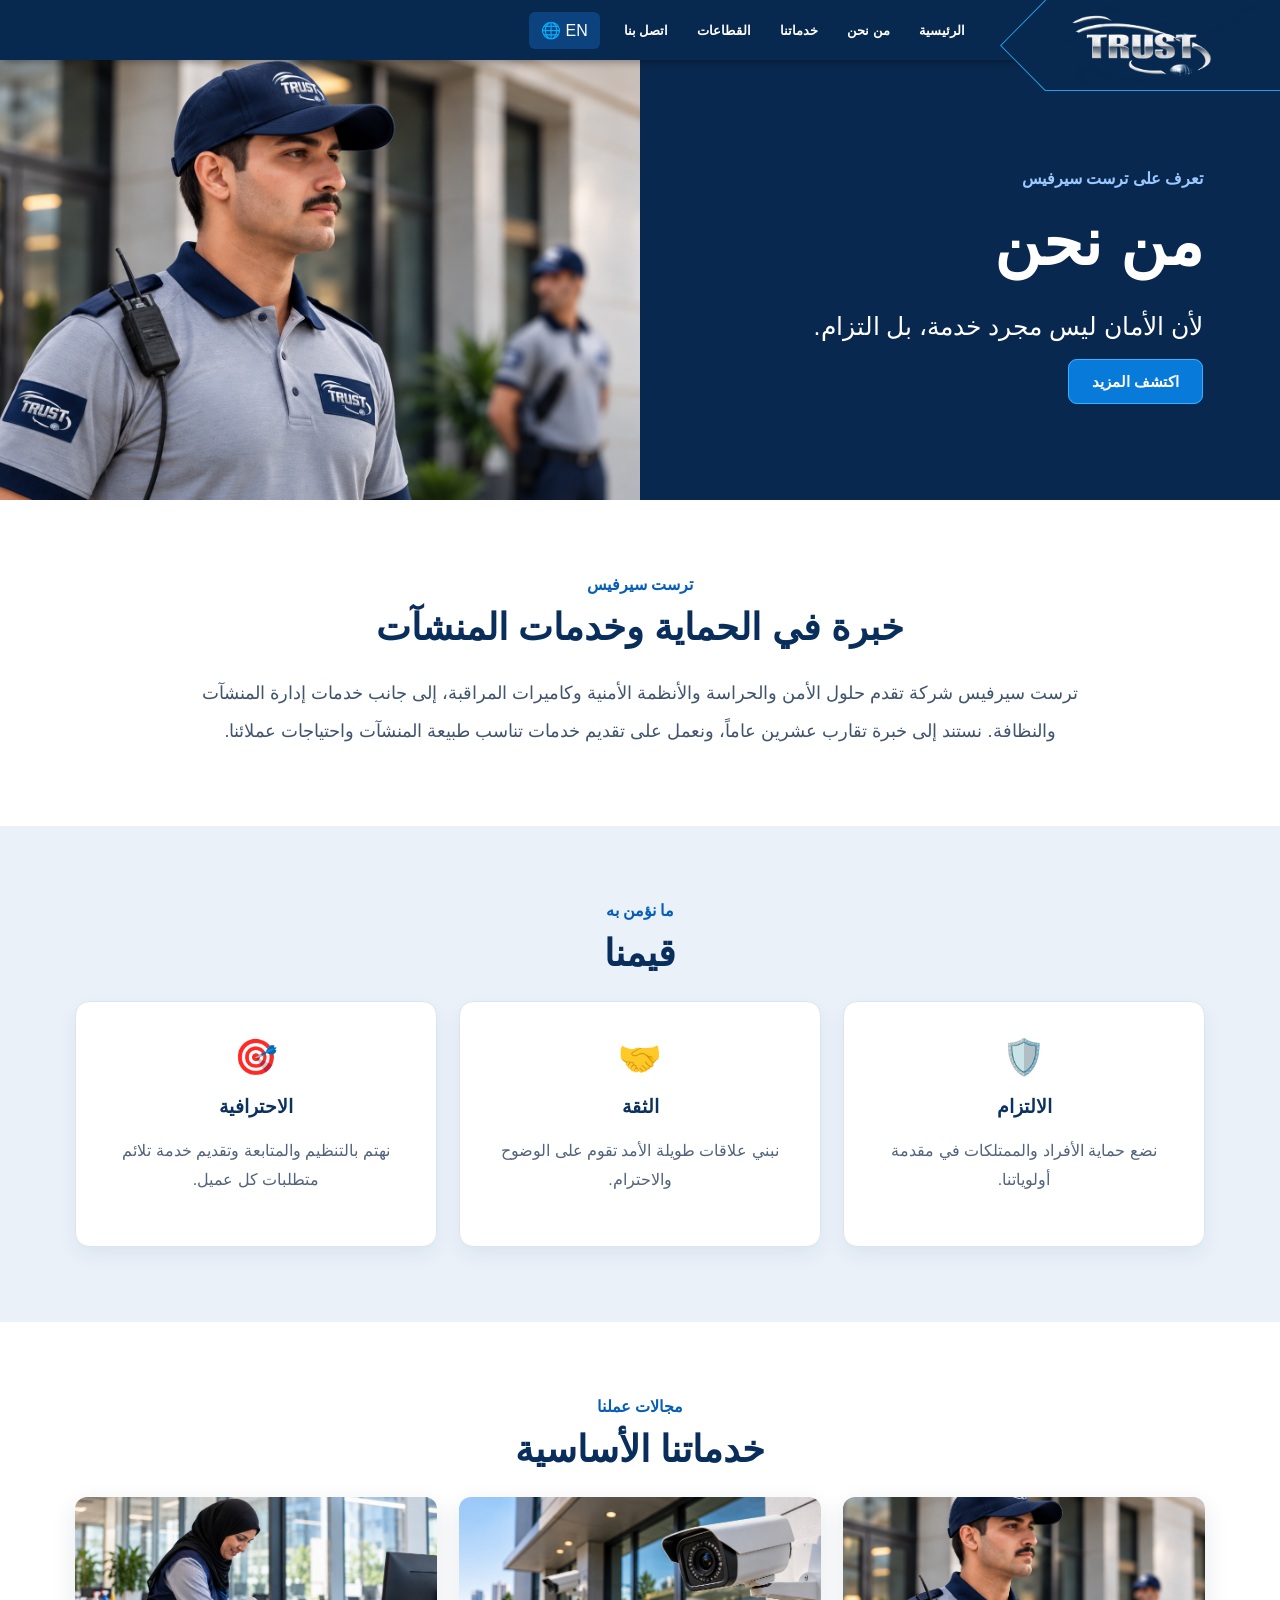
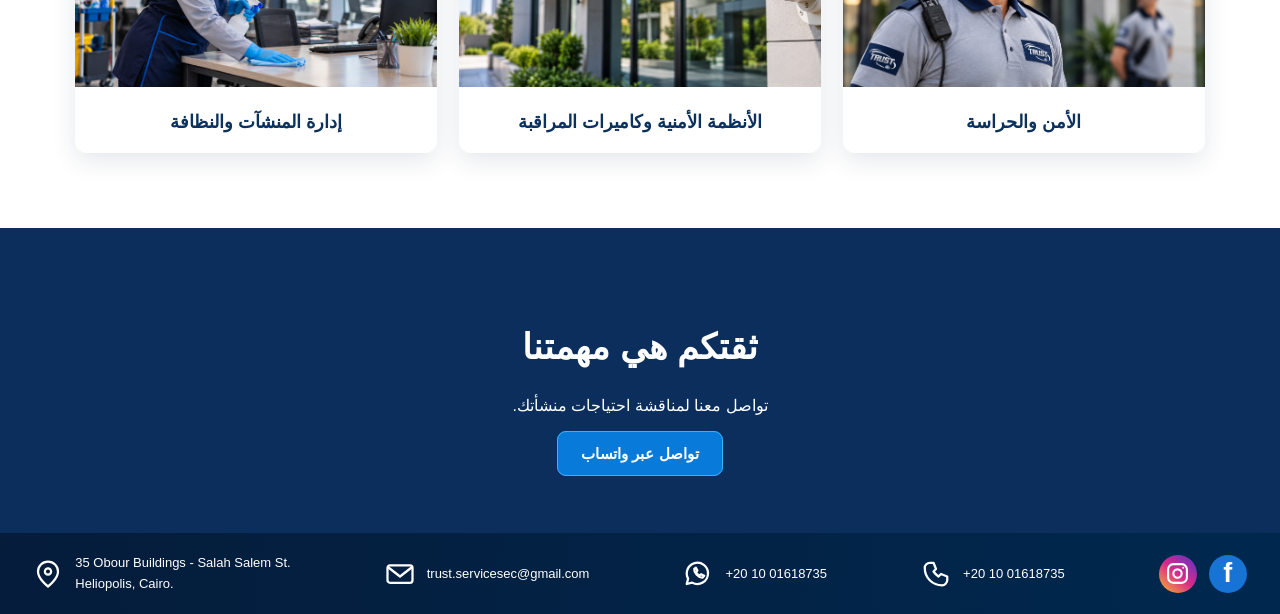
==== about.html @ a86403e1 "Add files via upload" ====
<!doctype html><html lang="ar" dir="rtl"><head><meta charset="utf-8"><meta name="viewport" content="width=device-width, initial-scale=1"><meta name="description" content="تعرف على ترست سيرفيس وخبرتها في الأمن والحراسة والأنظمة الأمنية وخدمات المنشآت"><title>من نحن | ترست سيرفيس</title><link rel="stylesheet" href="style.css"><link rel="stylesheet" href="about.css"></head><body><header class="top"><div class="brand"><svg class="brand-outline" viewBox="0 0 280 90" preserveAspectRatio="none" aria-hidden="true"><path d="M45 0 L0 45 L45 90 H280"/></svg><img src="assets/logo_transparent.png" alt="TRUST Service"></div><nav class="nav" aria-label="Main navigation"><a href="index.html" data-ar="الرئيسية" data-en="Home">الرئيسية</a><a href="about.html" data-ar="من نحن" data-en="About">من نحن</a><a href="security.html" data-ar="خدماتنا" data-en="Services">خدماتنا</a><a href="index.html#sectors" data-ar="القطاعات" data-en="Sectors">القطاعات</a><a href="contact.html" data-ar="اتصل بنا" data-en="Contact">اتصل بنا</a></nav><button class="lang" id="lang" type="button">EN 🌐</button><button class="hamburger" id="menu" type="button" aria-label="Toggle menu" aria-expanded="false">☰</button></header>
<main><section class="about-hero"><div class="about-hero-content"><span data-ar="تعرف على ترست سيرفيس" data-en="GET TO KNOW TRUST SERVICE">تعرف على ترست سيرفيس</span><h1 data-ar="من نحن" data-en="About Us">من نحن</h1><p data-ar="لأن الأمان ليس مجرد خدمة، بل التزام." data-en="Security is more than a service — it's a commitment.">لأن الأمان ليس مجرد خدمة، بل التزام.</p><a href="#story" class="btn primary" data-ar="اكتشف المزيد" data-en="Discover More">اكتشف المزيد</a></div><div class="about-hero-photo" role="img" aria-label="Trust Service security personnel"></div></section>
<section id="story" class="about-wrap about-intro"><div class="section-label" data-ar="ترست سيرفيس" data-en="TRUST SERVICE">ترست سيرفيس</div><h2 data-ar="خبرة في الحماية وخدمات المنشآت" data-en="Experience in Security & Facility Services">خبرة في الحماية وخدمات المنشآت</h2><p data-ar="ترست سيرفيس شركة تقدم حلول الأمن والحراسة والأنظمة الأمنية وكاميرات المراقبة، إلى جانب خدمات إدارة المنشآت والنظافة. نستند إلى خبرة تقارب عشرين عاماً، ونعمل على تقديم خدمات تناسب طبيعة المنشآت واحتياجات عملائنا." data-en="Trust Service provides guarding, security systems and CCTV solutions, alongside facility management and cleaning services. Drawing on nearly twenty years of experience, we focus on services tailored to each site and client’s needs.">ترست سيرفيس شركة تقدم حلول الأمن والحراسة والأنظمة الأمنية وكاميرات المراقبة، إلى جانب خدمات إدارة المنشآت والنظافة. نستند إلى خبرة تقارب عشرين عاماً، ونعمل على تقديم خدمات تناسب طبيعة المنشآت واحتياجات عملائنا.</p></section>
<section class="about-values"><div class="about-wrap"><div class="section-label" data-ar="ما نؤمن به" data-en="WHAT WE VALUE">ما نؤمن به</div><h2 data-ar="قيمنا" data-en="Our Values">قيمنا</h2><div class="about-value-grid">
<article><span>🛡️</span><h3 data-ar="الالتزام" data-en="Commitment">الالتزام</h3><p data-ar="نضع حماية الأفراد والممتلكات في مقدمة أولوياتنا." data-en="We prioritize protecting people and property.">نضع حماية الأفراد والممتلكات في مقدمة أولوياتنا.</p></article>
<article><span>🤝</span><h3 data-ar="الثقة" data-en="Trust">الثقة</h3><p data-ar="نبني علاقات طويلة الأمد تقوم على الوضوح والاحترام." data-en="We value lasting relationships built on clarity and respect.">نبني علاقات طويلة الأمد تقوم على الوضوح والاحترام.</p></article>
<article><span>🎯</span><h3 data-ar="الاحترافية" data-en="Professionalism">الاحترافية</h3><p data-ar="نهتم بالتنظيم والمتابعة وتقديم خدمة تلائم متطلبات كل عميل." data-en="We focus on organization, follow-through and client-specific service.">نهتم بالتنظيم والمتابعة وتقديم خدمة تلائم متطلبات كل عميل.</p></article>
</div></div></section>
<section class="about-wrap about-services"><div class="section-label" data-ar="مجالات عملنا" data-en="WHAT WE DO">مجالات عملنا</div><h2 data-ar="خدماتنا الأساسية" data-en="Our Core Services">خدماتنا الأساسية</h2><div class="about-service-links"><a href="security.html"><img src="assets/security_guard_updated.png" alt="Security guarding"><strong data-ar="الأمن والحراسة" data-en="Security Guarding">الأمن والحراسة</strong></a><a href="cctv.html"><img src="assets/cctv_clean.png" alt="CCTV systems"><strong data-ar="الأنظمة الأمنية وكاميرات المراقبة" data-en="Security Systems & CCTV">الأنظمة الأمنية وكاميرات المراقبة</strong></a><a href="facility.html"><img src="assets/facility_cleaning_approved.png" alt="Facility cleaning"><strong data-ar="إدارة المنشآت والنظافة" data-en="Facility Management & Cleaning">إدارة المنشآت والنظافة</strong></a></div></section>
<section class="about-cta"><h2 data-ar="ثقتكم هي مهمتنا" data-en="Your Trust Is Our Mission">ثقتكم هي مهمتنا</h2><p data-ar="تواصل معنا لمناقشة احتياجات منشأتك." data-en="Contact us to discuss your facility's needs.">تواصل معنا لمناقشة احتياجات منشأتك.</p><a class="btn primary" href="https://wa.me/201001618735" target="_blank" rel="noopener noreferrer" data-ar="تواصل عبر واتساب" data-en="Contact via WhatsApp">تواصل عبر واتساب</a></section></main>
<footer id="contact"><div class="footer-inner"><div class="footer-social"><a aria-label="Facebook" href="https://www.facebook.com/share/1CmAo6zM5y/" target="_blank" rel="noopener">f</a><a aria-label="Instagram" href="https://www.instagram.com/trust.service.sec/" target="_blank" rel="noopener noreferrer"><svg viewBox="0 0 24 24" width="25" height="25" fill="none" stroke="currentColor" stroke-width="2" stroke-linecap="round" stroke-linejoin="round" aria-hidden="true"><rect x="3" y="3" width="18" height="18" rx="5"/><circle cx="12" cy="12" r="4"/><circle cx="17.5" cy="6.5" r="1" fill="currentColor" stroke="none"/></svg></a></div><a href="tel:+201001618735"><span class="footer-icon"><svg viewBox="0 0 24 24" width="30" height="30" fill="none" stroke="currentColor" stroke-width="1.8" stroke-linecap="round" stroke-linejoin="round" aria-hidden="true"><path d="M7 3h3l2 5-2 2a16 16 0 0 0 4 4l2-2 5 2v3c0 2-2 4-4 4C9 21 3 15 3 7c0-2 2-4 4-4z"/></svg></span><span dir="ltr">+20 10 01618735</span></a><a href="https://wa.me/201001618735" target="_blank" rel="noopener"><span class="footer-icon"><svg viewBox="0 0 24 24" width="30" height="30" fill="none" stroke="currentColor" stroke-width="1.8" stroke-linecap="round" stroke-linejoin="round" aria-hidden="true"><path d="M20 11.5a8.5 8.5 0 0 1-12.7 7.4L3 20l1.1-4.3A8.5 8.5 0 1 1 20 11.5z"/><path d="M9 8c-.4 3 3.5 6.8 6.5 7l1.5-1.6-2.6-1.2-1.2 1c-1.2-.5-2.2-1.5-2.7-2.7l1-1.2L10.3 7z"/></svg></span><span dir="ltr">+20 10 01618735</span></a><a href="mailto:trust.servicesec@gmail.com"><span class="footer-icon"><svg viewBox="0 0 24 24" width="30" height="30" fill="none" stroke="currentColor" stroke-width="1.8" stroke-linecap="round" stroke-linejoin="round" aria-hidden="true"><rect x="2" y="5" width="20" height="14" rx="2"/><path d="m3 7 9 7 9-7"/></svg></span>trust.servicesec@gmail.com</a><div class="address"><span class="footer-icon"><svg viewBox="0 0 24 24" width="30" height="30" fill="none" stroke="currentColor" stroke-width="1.8" stroke-linecap="round" stroke-linejoin="round" aria-hidden="true"><path d="M20 10c0 6-8 12-8 12S4 16 4 10a8 8 0 0 1 16 0z"/><circle cx="12" cy="10" r="2.5"/></svg></span><span dir="ltr">35 Obour Buildings - Salah Salem St.<br>Heliopolis, Cairo.</span></div></div></footer><script src="script.js"></script></body></html>
---- style.css ----
*{box-sizing:border-box}html{scroll-behavior:smooth}body{margin:0;font-family:Tahoma,Arial,sans-serif;color:#08234b;background:#fff}a{text-decoration:none}button{font:inherit;cursor:pointer}.top{height:60px;background:linear-gradient(100deg,#041a36,#062b57 60%,#02182f);color:#fff;display:flex;align-items:center;gap:24px;padding:0 25px;position:sticky;top:0;z-index:50;box-shadow:0 2px 8px #0005}.brand{width:225px;align-self:stretch;display:flex;align-items:center;justify-content:center;border-inline-end:1px solid #2a78bc}.brand img{width:155px;height:57px;object-fit:contain;mix-blend-mode:screen}.nav{display:flex;align-items:center;gap:29px;white-space:nowrap}.nav a{color:#fff;font-size:13px;font-weight:700;padding:21px 0}.nav a:hover{color:#3fb4ff}.top-contact{display:flex;gap:16px;align-items:center;margin-inline-start:auto;direction:ltr}.top-contact a{color:white;white-space:nowrap;font-size:12px}.top-social{display:flex;gap:10px}.top-social a,.footer-social a{display:grid;place-items:center;width:30px;height:30px;border-radius:50%;background:#1773d4;color:#fff;font-size:22px;font-weight:bold}.top-social a:last-child,.footer-social a:last-child{background:linear-gradient(40deg,#f9b72b,#d72a8a,#5733c9)}.lang{background:#0c427d;color:white;border:0;border-radius:6px;padding:9px 12px;white-space:nowrap}.hamburger{display:none;color:white;background:none;border:0;font-size:24px}.hero{position:relative;height:435px;background:#041b36;overflow:hidden;color:#fff}.hero-photo{position:absolute;inset:0 38% 0 0;background-image:linear-gradient(to left,#031b37 0%,transparent 44%),url('assets/hero_clean.jpg');background-position:center;background-size:cover}.hero-copy{position:relative;z-index:2;width:45%;padding:42px 4% 30px 2%;margin-right:0;margin-left:auto;text-align:right}.hero h1{font-size:clamp(29px,3.1vw,49px);line-height:1.33;margin:0 0 12px;font-weight:900}.hero h1 em{font-style:normal;color:#159cff}.hero p{font-size:16px;line-height:1.6;margin:0 0 4px}.hero strong{color:#28a9ff;font-size:23px}.hero-buttons{display:flex;gap:16px;margin-top:20px}.btn{border-radius:9px;padding:13px 23px;color:white;font-size:15px;font-weight:bold;text-align:center}.btn.primary{background:#087bda;border:1px solid #36b0ff}.btn.outline{border:1px solid white}.stats{position:absolute;z-index:3;bottom:0;left:4%;display:flex;align-items:center;background:#061a32b8;border:1px solid #b8d0e2a1;border-radius:12px 12px 0 0;padding:10px 15px;gap:15px}.stats div{display:grid;grid-template-columns:auto auto;column-gap:8px;align-items:center;padding:0 10px;border-left:1px solid #fff4}.stats div:last-child{border:0}.stats span{font-size:29px;grid-row:span 2}.stats b{font-size:18px;white-space:nowrap}.stats small{font-size:11px}.services{padding:15px 2.6% 12px}.section-label{text-align:center;color:#075eb7;font-size:16px;font-weight:800}.services h2{text-align:center;margin:4px 0 15px;font-size:24px}.cards{display:grid;grid-template-columns:repeat(3,minmax(0,1fr));gap:14px}.card{position:relative;height:246px;border-radius:9px;overflow:hidden;background:#092c52}.card img{width:100%;height:100%;object-fit:cover}.card:after{content:"";position:absolute;inset:40% 0 0;background:linear-gradient(transparent,#03172f 90%)}.shade{position:absolute;z-index:2;bottom:13px;right:18px;left:50px;color:white}.shade h3{font-size:19px;margin:0 0 7px}.shade p{font-size:12px;line-height:1.5;margin:0}.card>a{position:absolute;z-index:3;bottom:16px;left:16px;background:#0b7fe2;border-radius:50%;width:42px;height:42px;color:white;display:grid;place-items:center;font-size:26px}.sectors{padding:3px 2.6% 20px}.sector-grid{display:grid;grid-template-columns:repeat(6,minmax(0,1fr));gap:9px;margin-top:12px}.sector-grid>div{background:#edf2f8;border-radius:8px;display:flex;align-items:center;justify-content:center;gap:10px;min-height:75px;padding:10px}.sector-grid span{font-size:31px;color:#0a3166}.sector-grid b{font-size:12px;line-height:1.5}.about{background:#f4f7fb;text-align:center;padding:40px 22px}.about h2{font-size:24px}.about p{max-width:880px;margin:auto;line-height:1.9}footer{background:linear-gradient(95deg,#051c3b,#00284e);color:white;padding:20px 2.6%}.footer-inner{display:flex;align-items:center;justify-content:space-between;gap:18px}.footer-inner>a,.address{color:white;display:flex;gap:12px;align-items:center;font-size:13px;direction:ltr}.footer-icon{font-size:29px}.footer-social{display:flex;gap:12px}.footer-social a{width:38px;height:38px;font-size:27px}.address{line-height:1.6}html[dir=ltr] .hero-photo{inset:0 0 0 38%;background-image:linear-gradient(to right,#031b37 0%,transparent 44%),url('assets/hero_clean.jpg')}html[dir=ltr] .hero-copy{margin-left:0;margin-right:auto;text-align:left;padding:42px 2% 30px 4%}html[dir=ltr] .shade{left:18px;right:50px}html[dir=ltr] .card>a{left:auto;right:16px}html[dir=ltr] .stats{left:auto;right:4%}
@media(max-width:1250px){.top{gap:12px;padding:0 14px}.nav{gap:13px}.top-contact a:first-child{display:none}.brand{width:170px}.brand img{width:130px}.hero-copy{width:49%}.hero h1{font-size:35px}.hero p{font-size:14px}.stats{transform:scale(.85);transform-origin:bottom left}}@media(max-width:900px){.top{height:64px;gap:14px}.brand{width:auto;margin-inline-end:auto}.brand img{width:125px}.hamburger{display:block}.nav{display:none;position:absolute;top:64px;right:0;left:0;background:#08264a;padding:12px 22px;flex-direction:column;align-items:stretch;gap:0}.nav.open{display:flex}.nav a{padding:12px}.top-contact{display:none}.hero{height:auto;min-height:680px;display:flex;flex-direction:column}.hero-photo{position:relative;inset:auto!important;width:100%;height:310px;background-image:url('assets/hero_clean.jpg')!important;background-position:center}.hero-copy,html[dir=ltr] .hero-copy{width:100%;padding:24px;text-align:start;margin:0}.hero h1{font-size:32px}.stats{position:relative;left:auto!important;right:auto!important;bottom:auto;transform:none;margin:0 12px 10px;justify-content:center}.cards{grid-template-columns:1fr}.card{height:260px}.sector-grid{grid-template-columns:repeat(3,1fr)}.footer-inner{flex-wrap:wrap;justify-content:center}.footer-inner>*{margin:8px}.services h2{font-size:21px}}@media(max-width:520px){.top-social{display:none}.hero h1{font-size:29px}.hero-buttons{flex-direction:column}.stats{gap:0;padding:9px 2px}.stats div{padding:0 5px}.stats span{font-size:19px}.stats b{font-size:13px}.stats small{font-size:9px}.sector-grid{grid-template-columns:repeat(2,1fr)}.sector-grid>div{min-height:86px}.footer-inner{align-items:flex-start;flex-direction:column}.hero-photo{height:260px}}
/* Refinements requested: artwork-integrated logo, clean hero image, clearer icons */
.brand{width:235px;border-inline-end:0;overflow:hidden}.brand img{width:225px;height:60px;object-fit:contain;mix-blend-mode:normal}
.stats{bottom:12px;border-radius:12px;direction:rtl}.stats div{min-width:130px}.stat-icon{display:flex;align-items:center;justify-content:center}.stat-icon svg{width:31px;height:31px}
.sector-icon{display:inline-flex;align-items:center;justify-content:center;color:#073367;flex-shrink:0}.sector-icon svg{width:32px;height:32px}
.footer-icon{display:inline-flex;align-items:center;justify-content:center;flex-shrink:0}.footer-icon svg{width:30px;height:30px}
@media(max-width:1250px){.brand{width:170px}.brand img{width:165px;height:55px}}
@media(max-width:900px){.brand{width:140px}.brand img{width:135px;height:54px}.stats{bottom:auto}}
/* Header logo treatment matching the approved mockup */
.top{overflow:visible;padding-right:315px}
.brand{position:absolute;top:0;right:0;width:300px;height:110px;z-index:60;border:0;display:flex;align-items:center;justify-content:center;overflow:hidden;clip-path:polygon(16% 0,100% 0,100% 100%,20% 100%,0 48%);background:linear-gradient(125deg,#0b4585,#062951 55%,#03182f);box-shadow:none}
.brand::before{content:"";position:absolute;inset:0;clip-path:polygon(16% 0,100% 0,100% 100%,20% 100%,0 48%);border-bottom:1px solid #2999ef;pointer-events:none}
.brand img{width:245px;height:100px;object-fit:contain;mix-blend-mode:normal;margin-right:-20px}
@media(max-width:1250px){.top{padding-right:255px}.brand{width:245px;height:92px}.brand img{width:205px;height:82px}}
@media(max-width:900px){.top{padding-right:175px}.brand{width:175px;height:78px}.brand img{width:145px;height:68px;margin-right:-12px}}
@media(max-width:480px){.top{padding-right:140px}.brand{width:145px;height:70px}.brand img{width:125px;height:58px}}

/* Uniform navy header mark: no mismatched blue panels or detached arrow. */
.brand{position:absolute;top:0;right:0;width:280px;height:91px;z-index:60;display:flex;align-items:center;justify-content:center;overflow:hidden;border:0;clip-path:none;background:#08294f;box-shadow:none;padding-left:35px;}
.brand::before{content:"";position:absolute;inset:0;clip-path:polygon(0 50%,16% 0,100% 0,100% 100%,16% 100%);background:#2a9be6;z-index:0;border:0;}
.brand::after{content:"";position:absolute;inset:1.5px;clip-path:polygon(0 50%,16% 0,100% 0,100% 100%,16% 100%);background:#08294f;z-index:1;}
.brand img{position:relative;z-index:2;width:205px;height:79px;object-fit:contain;mix-blend-mode:normal;margin:0;}
.top{background:#08294f;}
@media(max-width:1250px){.brand{width:225px;height:80px;padding-left:26px}.brand img{width:175px;height:67px}.top{padding-right:235px}}
@media(max-width:900px){.brand{width:170px;height:64px;padding-left:19px}.brand img{width:135px;height:52px}.top{padding-right:180px}}
@media(max-width:480px){.brand{width:145px;height:64px;padding-left:15px}.brand img{width:118px;height:48px}.top{padding-right:150px}}

/* Final header edge alignment: one continuous SVG stroke, not overlapping CSS polygons. */
.brand{background:#08294f;clip-path:none;isolation:isolate;overflow:visible;padding-left:35px;}
.brand::before,.brand::after{content:none!important;display:none!important;}
.brand-outline{position:absolute;inset:0;width:100%;height:100%;z-index:1;overflow:visible;pointer-events:none;}
.brand-outline path{fill:none;stroke:#2a9be6;stroke-width:1.8;vector-effect:non-scaling-stroke;stroke-linejoin:round;stroke-linecap:round;}
.brand img{position:relative;z-index:2;}

/* Arrow correction: same polygon controls BOTH the navy fill and blue border.
   Removes the rectangular panel previously visible outside the chevron. */
.brand {
  background:#08294f !important;
  clip-path:polygon(16.0714% 0, 100% 0, 100% 100%, 16.0714% 100%, 0 50%) !important;
  -webkit-clip-path:polygon(16.0714% 0, 100% 0, 100% 100%, 16.0714% 100%, 0 50%) !important;
  overflow:hidden !important;
}
.brand-outline {inset:0; display:block;}
.brand-outline path {stroke:#2a9be6;stroke-width:2;fill:none;vector-effect:non-scaling-stroke;}

/* Header contact details removed at customer request. */
.top-contact{display:none!important}

.footer-social a svg{display:block;width:25px;height:25px}

/* English header: mirror the brand panel and place logo on the left. */
html[dir="ltr"] .top{padding-right:25px;padding-left:315px}
html[dir="ltr"] .brand{
 right:auto;left:0;padding-left:0;padding-right:35px;
 clip-path:polygon(0 0,83.9286% 0,100% 50%,83.9286% 100%,0 100%) !important;
 -webkit-clip-path:polygon(0 0,83.9286% 0,100% 50%,83.9286% 100%,0 100%) !important;
}
html[dir="ltr"] .brand-outline{transform:scaleX(-1)}
@media(max-width:1250px){html[dir="ltr"] .top{padding-left:235px;padding-right:14px}html[dir="ltr"] .brand{padding-right:26px}}
@media(max-width:900px){html[dir="ltr"] .top{padding-left:180px;padding-right:14px}html[dir="ltr"] .brand{padding-right:19px}}
@media(max-width:480px){html[dir="ltr"] .top{padding-left:150px;padding-right:14px}html[dir="ltr"] .brand{padding-right:15px}}

/* Mobile statistics: keep English and Arabic labels inside their cards. */
@media (max-width: 600px) {
  .hero .stats {width:calc(100% - 24px);max-width:100%;margin:0 12px 12px;display:grid;grid-template-columns:repeat(3,minmax(0,1fr));gap:0;padding:8px 4px;direction:inherit;transform:none;box-sizing:border-box;}
  .hero .stats > div {min-width:0;max-width:100%;width:100%;display:flex;flex-direction:column;justify-content:center;align-items:center;text-align:center;gap:3px;padding:4px 3px;box-sizing:border-box;overflow-wrap:anywhere;}
  .hero .stats b {font-size:clamp(10px,2.8vw,14px);line-height:1.2;white-space:normal;overflow-wrap:anywhere;}
  .hero .stats small {font-size:clamp(9px,2.45vw,11px);line-height:1.25;white-space:normal;overflow-wrap:anywhere;}
  .hero .stats .stat-icon {font-size:20px;line-height:1;flex:0 0 auto;}
  .hero .stats .stat-icon svg {width:24px;height:24px;}
}

/* Quotation form submission feedback and spam trap */
.form-honeypot{position:absolute!important;left:-9999px!important;width:1px;height:1px;overflow:hidden}
.form-status{margin:14px 0 0;font-weight:700;line-height:1.7}
.form-status:empty{display:none}
.form-status.success{color:#146b3a}
.form-status.error{color:#b42318}
button[type="submit"]:disabled{opacity:.65;cursor:wait}
.whatsapp-alt a{color:#0d579d;text-decoration:underline}
---- about.css ----
.about-hero{display:grid;grid-template-columns:1fr 1fr;background:#09284f;color:#fff;min-height:440px}.about-hero-content{padding:70px clamp(25px,6vw,95px);align-self:center}.about-hero-content>span{color:#9bc9ff;font-weight:700}.about-hero h1{font-size:clamp(40px,5vw,66px);margin:18px 0}.about-hero p{font-size:clamp(19px,2vw,25px);line-height:1.7}.about-hero-photo{background:url("assets/security_guard_updated.png") center 30%/cover no-repeat;min-height:350px}.about-wrap{max-width:1180px;margin:auto;padding:75px 25px;text-align:center}.about-wrap h2,.about-values h2{font-size:clamp(26px,3vw,37px);color:#092e5b;margin:12px 0 26px}.about-intro p{max-width:890px;margin:auto;line-height:2.1;color:#40546e;font-size:18px}.about-values{background:#eaf1f9}.about-value-grid{display:grid;grid-template-columns:repeat(3,1fr);gap:22px}.about-value-grid article{background:#fff;border:1px solid #dbe5f0;border-radius:14px;padding:35px 25px;box-shadow:0 8px 20px #082a5510}.about-value-grid span{font-size:35px}.about-value-grid h3{color:#0b315e}.about-value-grid p{line-height:1.8;color:#52637b}.about-values{padding:0}.about-service-links{display:grid;grid-template-columns:repeat(3,1fr);gap:22px}.about-service-links a{background:#fff;border-radius:12px;overflow:hidden;text-decoration:none;color:#0b315e;box-shadow:0 8px 25px #092b531c}.about-service-links img{width:100%;height:190px;object-fit:cover}.about-service-links strong{display:block;padding:20px;font-size:18px}.about-cta{text-align:center;background:#0b2e5c;color:white;padding:70px 25px}.about-cta h2{color:white;font-size:35px}.about-cta p{margin-bottom:30px}@media(max-width:760px){.about-hero{grid-template-columns:1fr}.about-hero-photo{min-height:260px}.about-value-grid,.about-service-links{grid-template-columns:1fr}}
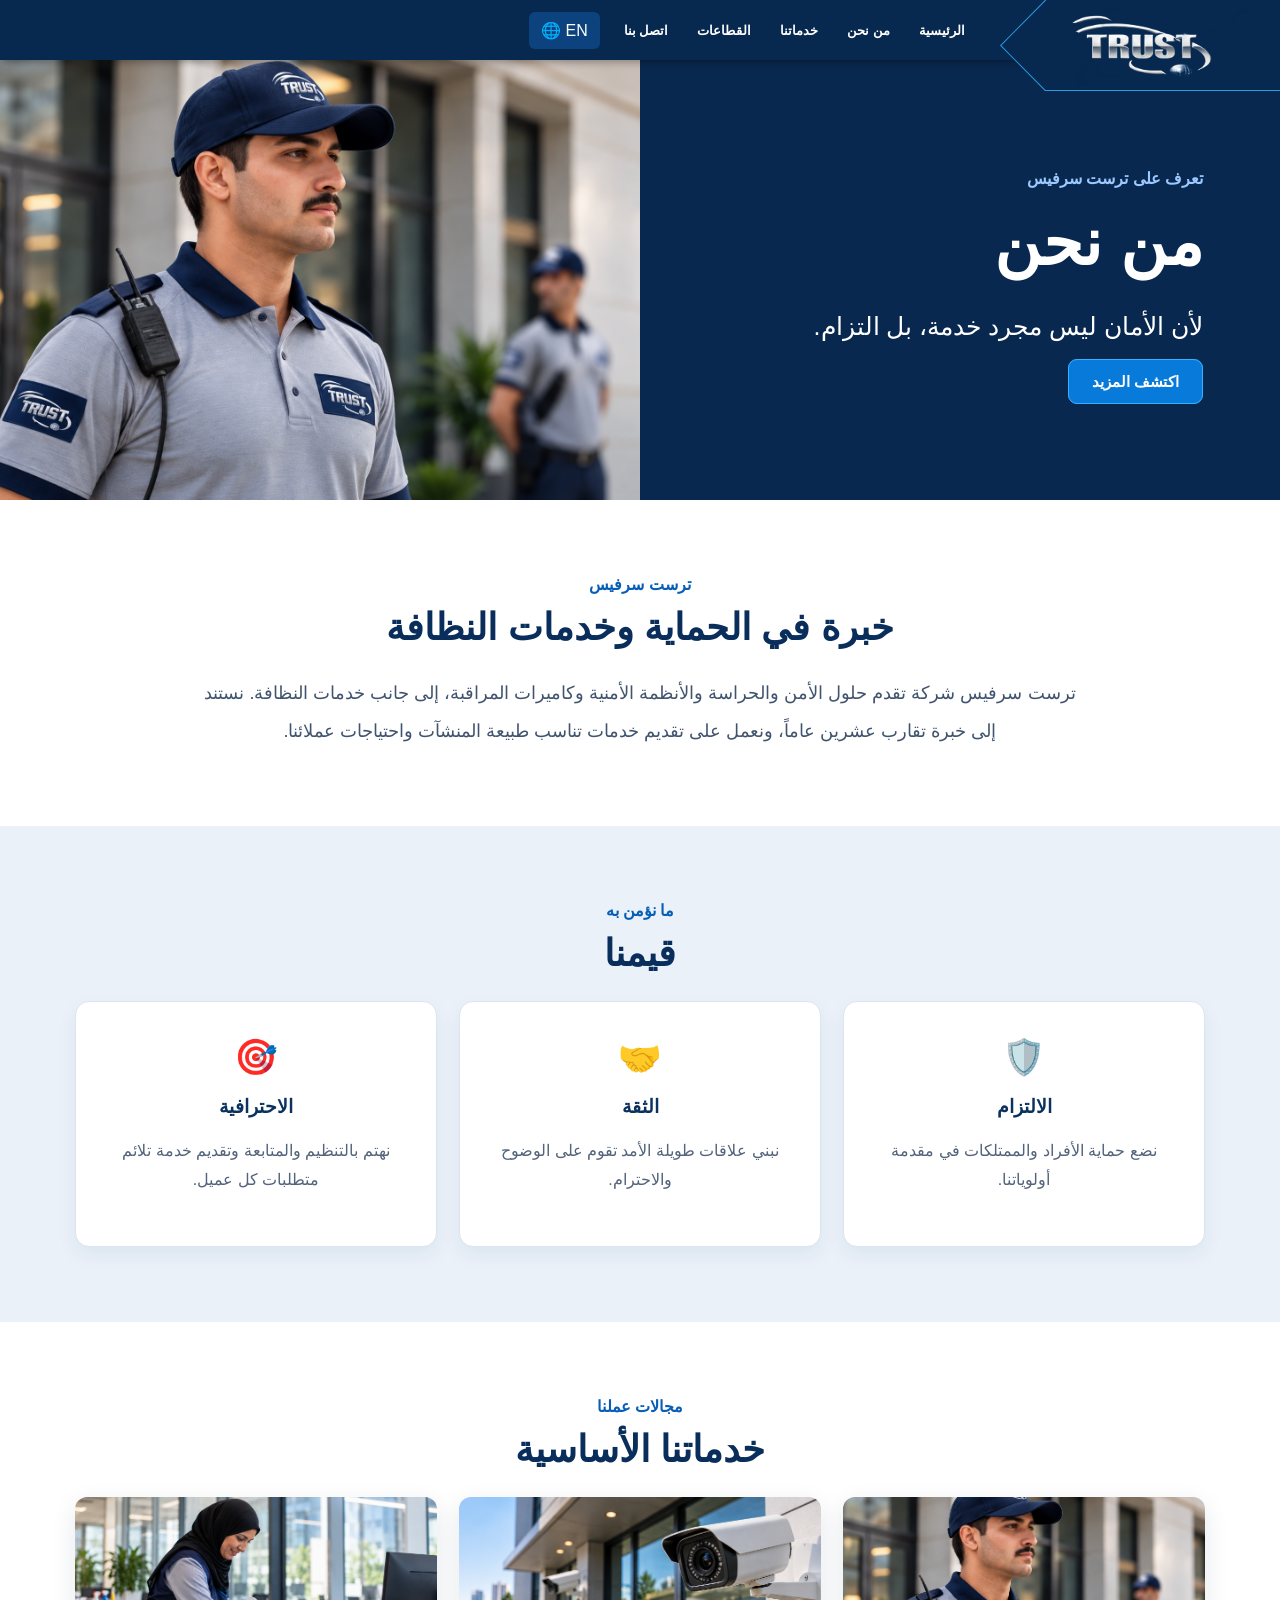
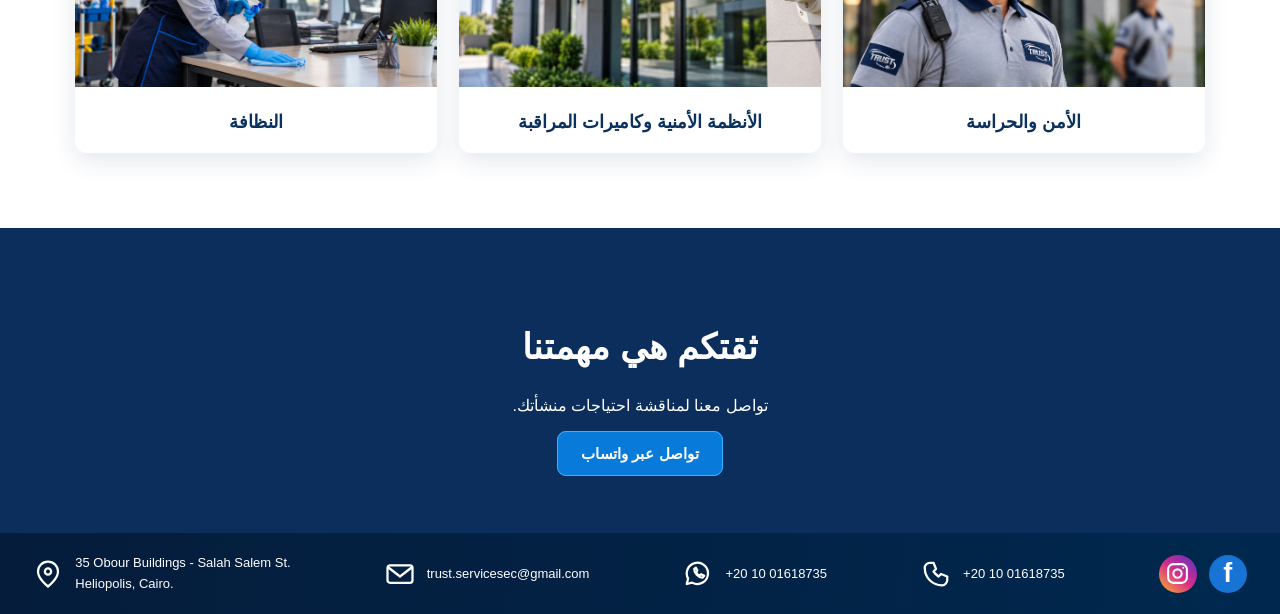
==== commit af33ebf6: "Add files via upload" ====
--- a/about.html
+++ b/about.html
@@ -1,11 +1,11 @@
-<!doctype html><html lang="ar" dir="rtl"><head><meta charset="utf-8"><meta name="viewport" content="width=device-width, initial-scale=1"><meta name="description" content="تعرف على ترست سيرفيس وخبرتها في الأمن والحراسة والأنظمة الأمنية وخدمات المنشآت"><title>من نحن | ترست سيرفيس</title><link rel="stylesheet" href="style.css"><link rel="stylesheet" href="about.css"></head><body><header class="top"><div class="brand"><svg class="brand-outline" viewBox="0 0 280 90" preserveAspectRatio="none" aria-hidden="true"><path d="M45 0 L0 45 L45 90 H280"/></svg><img src="assets/logo_transparent.png" alt="TRUST Service"></div><nav class="nav" aria-label="Main navigation"><a href="index.html" data-ar="الرئيسية" data-en="Home">الرئيسية</a><a href="about.html" data-ar="من نحن" data-en="About">من نحن</a><a href="security.html" data-ar="خدماتنا" data-en="Services">خدماتنا</a><a href="index.html#sectors" data-ar="القطاعات" data-en="Sectors">القطاعات</a><a href="contact.html" data-ar="اتصل بنا" data-en="Contact">اتصل بنا</a></nav><button class="lang" id="lang" type="button">EN 🌐</button><button class="hamburger" id="menu" type="button" aria-label="Toggle menu" aria-expanded="false">☰</button></header>
-<main><section class="about-hero"><div class="about-hero-content"><span data-ar="تعرف على ترست سيرفيس" data-en="GET TO KNOW TRUST SERVICE">تعرف على ترست سيرفيس</span><h1 data-ar="من نحن" data-en="About Us">من نحن</h1><p data-ar="لأن الأمان ليس مجرد خدمة، بل التزام." data-en="Security is more than a service — it's a commitment.">لأن الأمان ليس مجرد خدمة، بل التزام.</p><a href="#story" class="btn primary" data-ar="اكتشف المزيد" data-en="Discover More">اكتشف المزيد</a></div><div class="about-hero-photo" role="img" aria-label="Trust Service security personnel"></div></section>
-<section id="story" class="about-wrap about-intro"><div class="section-label" data-ar="ترست سيرفيس" data-en="TRUST SERVICE">ترست سيرفيس</div><h2 data-ar="خبرة في الحماية وخدمات المنشآت" data-en="Experience in Security & Facility Services">خبرة في الحماية وخدمات المنشآت</h2><p data-ar="ترست سيرفيس شركة تقدم حلول الأمن والحراسة والأنظمة الأمنية وكاميرات المراقبة، إلى جانب خدمات إدارة المنشآت والنظافة. نستند إلى خبرة تقارب عشرين عاماً، ونعمل على تقديم خدمات تناسب طبيعة المنشآت واحتياجات عملائنا." data-en="Trust Service provides guarding, security systems and CCTV solutions, alongside facility management and cleaning services. Drawing on nearly twenty years of experience, we focus on services tailored to each site and client’s needs.">ترست سيرفيس شركة تقدم حلول الأمن والحراسة والأنظمة الأمنية وكاميرات المراقبة، إلى جانب خدمات إدارة المنشآت والنظافة. نستند إلى خبرة تقارب عشرين عاماً، ونعمل على تقديم خدمات تناسب طبيعة المنشآت واحتياجات عملائنا.</p></section>
+<!doctype html><html lang="ar" dir="rtl"><head><meta charset="utf-8"><meta name="viewport" content="width=device-width, initial-scale=1"><meta name="description" content="تعرف على ترست سرفيس، شركة مصرية بخبرة أكثر من 20 عامًا في الأمن والحراسة وتأمين المصانع والمخازن والشركات، مع إشراف ومتابعة مستمرة."/><title>من نحن | ترست سرفيس للأمن والحراسة</title><link rel="stylesheet" href="style.css?v=rtl-fix5"><link rel="stylesheet" href="about.css?v=mobile-overflow4"><link rel="canonical" href="https://trustserviceeg.com/about.html"/></head><body><header class="top"><div class="brand"><svg class="brand-outline" viewBox="0 0 280 90" preserveAspectRatio="none" aria-hidden="true"><path d="M45 0 L0 45 L45 90 H280"/></svg><img src="assets/logo_transparent.png" alt="TRUST Service"></div><nav class="nav" aria-label="Main navigation"><a href="index.html" data-ar="الرئيسية" data-en="Home">الرئيسية</a><a href="about.html" data-ar="من نحن" data-en="About">من نحن</a><a href="security.html" data-ar="خدماتنا" data-en="Services">خدماتنا</a><a href="index.html#sectors" data-ar="القطاعات" data-en="Sectors">القطاعات</a><a href="contact.html" data-ar="اتصل بنا" data-en="Contact">اتصل بنا</a></nav><button class="lang" id="lang" type="button">EN 🌐</button><button class="hamburger" id="menu" type="button" aria-label="Toggle menu" aria-expanded="false">☰</button></header>
+<main><section class="about-hero"><div class="about-hero-content"><span data-ar="تعرف على ترست سرفيس" data-en="GET TO KNOW TRUST SERVICE">تعرف على ترست سرفيس</span><h1 data-ar="من نحن" data-en="About Us">من نحن</h1><p data-ar="لأن الأمان ليس مجرد خدمة، بل التزام." data-en="Security is more than a service — it's a commitment.">لأن الأمان ليس مجرد خدمة، بل التزام.</p><a href="#story" class="btn primary" data-ar="اكتشف المزيد" data-en="Discover More">اكتشف المزيد</a></div><div class="about-hero-photo" role="img" aria-label="Trust Service security personnel"></div></section>
+<section id="story" class="about-wrap about-intro"><div class="section-label" data-ar="ترست سرفيس" data-en="TRUST SERVICE">ترست سرفيس</div><h2 data-ar="خبرة في الحماية وخدمات النظافة" data-en="Experience in Security & Cleaning Services">خبرة في الحماية وخدمات النظافة</h2><p data-ar="ترست سرفيس شركة تقدم حلول الأمن والحراسة والأنظمة الأمنية وكاميرات المراقبة، إلى جانب خدمات النظافة. نستند إلى خبرة تقارب عشرين عاماً، ونعمل على تقديم خدمات تناسب طبيعة المنشآت واحتياجات عملائنا." data-en="Trust Service provides guarding, security systems and CCTV solutions, alongside facility management and cleaning services. Drawing on nearly twenty years of experience, we focus on services tailored to each site and client’s needs.">ترست سرفيس شركة تقدم حلول الأمن والحراسة والأنظمة الأمنية وكاميرات المراقبة، إلى جانب خدمات النظافة. نستند إلى خبرة تقارب عشرين عاماً، ونعمل على تقديم خدمات تناسب طبيعة المنشآت واحتياجات عملائنا.</p></section>
 <section class="about-values"><div class="about-wrap"><div class="section-label" data-ar="ما نؤمن به" data-en="WHAT WE VALUE">ما نؤمن به</div><h2 data-ar="قيمنا" data-en="Our Values">قيمنا</h2><div class="about-value-grid">
 <article><span>🛡️</span><h3 data-ar="الالتزام" data-en="Commitment">الالتزام</h3><p data-ar="نضع حماية الأفراد والممتلكات في مقدمة أولوياتنا." data-en="We prioritize protecting people and property.">نضع حماية الأفراد والممتلكات في مقدمة أولوياتنا.</p></article>
 <article><span>🤝</span><h3 data-ar="الثقة" data-en="Trust">الثقة</h3><p data-ar="نبني علاقات طويلة الأمد تقوم على الوضوح والاحترام." data-en="We value lasting relationships built on clarity and respect.">نبني علاقات طويلة الأمد تقوم على الوضوح والاحترام.</p></article>
 <article><span>🎯</span><h3 data-ar="الاحترافية" data-en="Professionalism">الاحترافية</h3><p data-ar="نهتم بالتنظيم والمتابعة وتقديم خدمة تلائم متطلبات كل عميل." data-en="We focus on organization, follow-through and client-specific service.">نهتم بالتنظيم والمتابعة وتقديم خدمة تلائم متطلبات كل عميل.</p></article>
 </div></div></section>
-<section class="about-wrap about-services"><div class="section-label" data-ar="مجالات عملنا" data-en="WHAT WE DO">مجالات عملنا</div><h2 data-ar="خدماتنا الأساسية" data-en="Our Core Services">خدماتنا الأساسية</h2><div class="about-service-links"><a href="security.html"><img src="assets/security_guard_updated.png" alt="Security guarding"><strong data-ar="الأمن والحراسة" data-en="Security Guarding">الأمن والحراسة</strong></a><a href="cctv.html"><img src="assets/cctv_clean.png" alt="CCTV systems"><strong data-ar="الأنظمة الأمنية وكاميرات المراقبة" data-en="Security Systems & CCTV">الأنظمة الأمنية وكاميرات المراقبة</strong></a><a href="facility.html"><img src="assets/facility_cleaning_approved.png" alt="Facility cleaning"><strong data-ar="إدارة المنشآت والنظافة" data-en="Facility Management & Cleaning">إدارة المنشآت والنظافة</strong></a></div></section>
+<section class="about-wrap about-services"><div class="section-label" data-ar="مجالات عملنا" data-en="WHAT WE DO">مجالات عملنا</div><h2 data-ar="خدماتنا الأساسية" data-en="Our Core Services">خدماتنا الأساسية</h2><div class="about-service-links"><a href="security.html"><img src="assets/security_guard_updated.png" alt="Security guarding"><strong data-ar="الأمن والحراسة" data-en="Security Guarding">الأمن والحراسة</strong></a><a href="cctv.html"><img src="assets/cctv_clean.png" alt="CCTV systems"><strong data-ar="الأنظمة الأمنية وكاميرات المراقبة" data-en="Security Systems & CCTV">الأنظمة الأمنية وكاميرات المراقبة</strong></a><a href="facility.html"><img src="assets/facility_cleaning_approved.png" alt="Facility cleaning"><strong data-ar="النظافة" data-en="Cleaning Services">النظافة</strong></a></div></section>
 <section class="about-cta"><h2 data-ar="ثقتكم هي مهمتنا" data-en="Your Trust Is Our Mission">ثقتكم هي مهمتنا</h2><p data-ar="تواصل معنا لمناقشة احتياجات منشأتك." data-en="Contact us to discuss your facility's needs.">تواصل معنا لمناقشة احتياجات منشأتك.</p><a class="btn primary" href="https://wa.me/201001618735" target="_blank" rel="noopener noreferrer" data-ar="تواصل عبر واتساب" data-en="Contact via WhatsApp">تواصل عبر واتساب</a></section></main>
-<footer id="contact"><div class="footer-inner"><div class="footer-social"><a aria-label="Facebook" href="https://www.facebook.com/share/1CmAo6zM5y/" target="_blank" rel="noopener">f</a><a aria-label="Instagram" href="https://www.instagram.com/trust.service.sec/" target="_blank" rel="noopener noreferrer"><svg viewBox="0 0 24 24" width="25" height="25" fill="none" stroke="currentColor" stroke-width="2" stroke-linecap="round" stroke-linejoin="round" aria-hidden="true"><rect x="3" y="3" width="18" height="18" rx="5"/><circle cx="12" cy="12" r="4"/><circle cx="17.5" cy="6.5" r="1" fill="currentColor" stroke="none"/></svg></a></div><a href="tel:+201001618735"><span class="footer-icon"><svg viewBox="0 0 24 24" width="30" height="30" fill="none" stroke="currentColor" stroke-width="1.8" stroke-linecap="round" stroke-linejoin="round" aria-hidden="true"><path d="M7 3h3l2 5-2 2a16 16 0 0 0 4 4l2-2 5 2v3c0 2-2 4-4 4C9 21 3 15 3 7c0-2 2-4 4-4z"/></svg></span><span dir="ltr">+20 10 01618735</span></a><a href="https://wa.me/201001618735" target="_blank" rel="noopener"><span class="footer-icon"><svg viewBox="0 0 24 24" width="30" height="30" fill="none" stroke="currentColor" stroke-width="1.8" stroke-linecap="round" stroke-linejoin="round" aria-hidden="true"><path d="M20 11.5a8.5 8.5 0 0 1-12.7 7.4L3 20l1.1-4.3A8.5 8.5 0 1 1 20 11.5z"/><path d="M9 8c-.4 3 3.5 6.8 6.5 7l1.5-1.6-2.6-1.2-1.2 1c-1.2-.5-2.2-1.5-2.7-2.7l1-1.2L10.3 7z"/></svg></span><span dir="ltr">+20 10 01618735</span></a><a href="mailto:trust.servicesec@gmail.com"><span class="footer-icon"><svg viewBox="0 0 24 24" width="30" height="30" fill="none" stroke="currentColor" stroke-width="1.8" stroke-linecap="round" stroke-linejoin="round" aria-hidden="true"><rect x="2" y="5" width="20" height="14" rx="2"/><path d="m3 7 9 7 9-7"/></svg></span>trust.servicesec@gmail.com</a><div class="address"><span class="footer-icon"><svg viewBox="0 0 24 24" width="30" height="30" fill="none" stroke="currentColor" stroke-width="1.8" stroke-linecap="round" stroke-linejoin="round" aria-hidden="true"><path d="M20 10c0 6-8 12-8 12S4 16 4 10a8 8 0 0 1 16 0z"/><circle cx="12" cy="10" r="2.5"/></svg></span><span dir="ltr">35 Obour Buildings - Salah Salem St.<br>Heliopolis, Cairo.</span></div></div></footer><script src="script.js"></script></body></html>+<footer id="contact"><div class="footer-inner"><div class="footer-social"><a aria-label="Facebook" href="https://www.facebook.com/share/1CmAo6zM5y/" target="_blank" rel="noopener">f</a><a aria-label="Instagram" href="https://www.instagram.com/trust.service.sec/" target="_blank" rel="noopener noreferrer"><svg viewBox="0 0 24 24" width="25" height="25" fill="none" stroke="currentColor" stroke-width="2" stroke-linecap="round" stroke-linejoin="round" aria-hidden="true"><rect x="3" y="3" width="18" height="18" rx="5"/><circle cx="12" cy="12" r="4"/><circle cx="17.5" cy="6.5" r="1" fill="currentColor" stroke="none"/></svg></a></div><a href="tel:+201001618735"><span class="footer-icon"><svg viewBox="0 0 24 24" width="30" height="30" fill="none" stroke="currentColor" stroke-width="1.8" stroke-linecap="round" stroke-linejoin="round" aria-hidden="true"><path d="M7 3h3l2 5-2 2a16 16 0 0 0 4 4l2-2 5 2v3c0 2-2 4-4 4C9 21 3 15 3 7c0-2 2-4 4-4z"/></svg></span><span dir="ltr">+20 10 01618735</span></a><a href="https://wa.me/201001618735" target="_blank" rel="noopener"><span class="footer-icon"><svg viewBox="0 0 24 24" width="30" height="30" fill="none" stroke="currentColor" stroke-width="1.8" stroke-linecap="round" stroke-linejoin="round" aria-hidden="true"><path d="M20 11.5a8.5 8.5 0 0 1-12.7 7.4L3 20l1.1-4.3A8.5 8.5 0 1 1 20 11.5z"/><path d="M9 8c-.4 3 3.5 6.8 6.5 7l1.5-1.6-2.6-1.2-1.2 1c-1.2-.5-2.2-1.5-2.7-2.7l1-1.2L10.3 7z"/></svg></span><span dir="ltr">+20 10 01618735</span></a><a href="mailto:trust.servicesec@gmail.com"><span class="footer-icon"><svg viewBox="0 0 24 24" width="30" height="30" fill="none" stroke="currentColor" stroke-width="1.8" stroke-linecap="round" stroke-linejoin="round" aria-hidden="true"><rect x="2" y="5" width="20" height="14" rx="2"/><path d="m3 7 9 7 9-7"/></svg></span>trust.servicesec@gmail.com</a><div class="address"><span class="footer-icon"><svg viewBox="0 0 24 24" width="30" height="30" fill="none" stroke="currentColor" stroke-width="1.8" stroke-linecap="round" stroke-linejoin="round" aria-hidden="true"><path d="M20 10c0 6-8 12-8 12S4 16 4 10a8 8 0 0 1 16 0z"/><circle cx="12" cy="10" r="2.5"/></svg></span><span dir="ltr">35 Obour Buildings - Salah Salem St.<br>Heliopolis, Cairo.</span></div></div></footer><script src="script.js?v=native-nav3"></script></body></html>
--- a/style.css
+++ b/style.css
@@ -72,10 +72,38 @@
 }
 
 /* Quotation form submission feedback and spam trap */
-.form-honeypot{position:absolute!important;left:-9999px!important;width:1px;height:1px;overflow:hidden}
+.form-honeypot{position:absolute!important;inset:auto!important;width:1px!important;height:1px!important;padding:0!important;margin:0!important;overflow:hidden!important;clip-path:inset(50%)!important;white-space:nowrap!important;pointer-events:none!important}
 .form-status{margin:14px 0 0;font-weight:700;line-height:1.7}
 .form-status:empty{display:none}
 .form-status.success{color:#146b3a}
 .form-status.error{color:#b42318}
 button[type="submit"]:disabled{opacity:.65;cursor:wait}
 .whatsapp-alt a{color:#0d579d;text-decoration:underline}
+
+/* Mobile navigation: keep the expanded menu above the logo and page content. */
+@media (max-width:900px) {
+  .top {isolation:isolate; overflow:visible;}
+  .top .nav {z-index:1000; top:100%; left:0; right:0; width:100%; max-height:calc(100dvh - 64px); overflow-y:auto; box-shadow:0 10px 18px #0005; pointer-events:auto;}
+  .top .nav.open {display:flex;}
+  .top .nav a {display:block;position:relative;z-index:1001;pointer-events:auto;touch-action:manipulation;min-height:46px;}
+  .top .hamburger {position:relative;z-index:1002;touch-action:manipulation;}
+  .top .brand {pointer-events:none;}
+}
+
+/* Mobile viewport containment: avoid RTL pages rendering outside the screen. */
+html {max-width:100%;overflow-x:clip;}
+body {width:100%;max-width:100%;overflow-x:clip;}
+img,svg,video {max-width:100%;}
+@media(max-width:900px) {
+ .top {width:100%;max-width:100%;}
+ .top .nav {box-sizing:border-box;max-width:100vw;}
+ .security-hero,.about-hero,.contact-content,.contact-info {width:100%;max-width:100%;min-width:0;}
+ .security-hero > *, .about-hero > *, .contact-content > * {min-width:0;max-width:100%;}
+ .security-section,.about-wrap,.contact-container {box-sizing:border-box;width:100%;max-width:100%;min-width:0;}
+ .security-grid,.about-value-grid,.about-service-links,.quote-form,.contact-form {min-width:0;max-width:100%;}
+ .security-grid > *, .quote-form > *, .contact-form > * {min-width:0;max-width:100%;}
+ .quote-form input,.quote-form select,.quote-form textarea {min-width:0;max-width:100%;box-sizing:border-box;}
+}
+
+/* RTL overflow safeguard: hidden spam field must remain in-flow anchored, never offset thousands of pixels. */
+html[dir="rtl"] body{overflow-x:clip;}
--- a/about.css
+++ b/about.css
@@ -1 +1,4 @@
-.about-hero{display:grid;grid-template-columns:1fr 1fr;background:#09284f;color:#fff;min-height:440px}.about-hero-content{padding:70px clamp(25px,6vw,95px);align-self:center}.about-hero-content>span{color:#9bc9ff;font-weight:700}.about-hero h1{font-size:clamp(40px,5vw,66px);margin:18px 0}.about-hero p{font-size:clamp(19px,2vw,25px);line-height:1.7}.about-hero-photo{background:url("assets/security_guard_updated.png") center 30%/cover no-repeat;min-height:350px}.about-wrap{max-width:1180px;margin:auto;padding:75px 25px;text-align:center}.about-wrap h2,.about-values h2{font-size:clamp(26px,3vw,37px);color:#092e5b;margin:12px 0 26px}.about-intro p{max-width:890px;margin:auto;line-height:2.1;color:#40546e;font-size:18px}.about-values{background:#eaf1f9}.about-value-grid{display:grid;grid-template-columns:repeat(3,1fr);gap:22px}.about-value-grid article{background:#fff;border:1px solid #dbe5f0;border-radius:14px;padding:35px 25px;box-shadow:0 8px 20px #082a5510}.about-value-grid span{font-size:35px}.about-value-grid h3{color:#0b315e}.about-value-grid p{line-height:1.8;color:#52637b}.about-values{padding:0}.about-service-links{display:grid;grid-template-columns:repeat(3,1fr);gap:22px}.about-service-links a{background:#fff;border-radius:12px;overflow:hidden;text-decoration:none;color:#0b315e;box-shadow:0 8px 25px #092b531c}.about-service-links img{width:100%;height:190px;object-fit:cover}.about-service-links strong{display:block;padding:20px;font-size:18px}.about-cta{text-align:center;background:#0b2e5c;color:white;padding:70px 25px}.about-cta h2{color:white;font-size:35px}.about-cta p{margin-bottom:30px}@media(max-width:760px){.about-hero{grid-template-columns:1fr}.about-hero-photo{min-height:260px}.about-value-grid,.about-service-links{grid-template-columns:1fr}}+.about-hero{display:grid;grid-template-columns:1fr 1fr;background:#09284f;color:#fff;min-height:440px}.about-hero-content{padding:70px clamp(25px,6vw,95px);align-self:center}.about-hero-content>span{color:#9bc9ff;font-weight:700}.about-hero h1{font-size:clamp(40px,5vw,66px);margin:18px 0}.about-hero p{font-size:clamp(19px,2vw,25px);line-height:1.7}.about-hero-photo{background:url("assets/security_guard_updated.png") center 30%/cover no-repeat;min-height:350px}.about-wrap{max-width:1180px;margin:auto;padding:75px 25px;text-align:center}.about-wrap h2,.about-values h2{font-size:clamp(26px,3vw,37px);color:#092e5b;margin:12px 0 26px}.about-intro p{max-width:890px;margin:auto;line-height:2.1;color:#40546e;font-size:18px}.about-values{background:#eaf1f9}.about-value-grid{display:grid;grid-template-columns:repeat(3,1fr);gap:22px}.about-value-grid article{background:#fff;border:1px solid #dbe5f0;border-radius:14px;padding:35px 25px;box-shadow:0 8px 20px #082a5510}.about-value-grid span{font-size:35px}.about-value-grid h3{color:#0b315e}.about-value-grid p{line-height:1.8;color:#52637b}.about-values{padding:0}.about-service-links{display:grid;grid-template-columns:repeat(3,1fr);gap:22px}.about-service-links a{background:#fff;border-radius:12px;overflow:hidden;text-decoration:none;color:#0b315e;box-shadow:0 8px 25px #092b531c}.about-service-links img{width:100%;height:190px;object-fit:cover}.about-service-links strong{display:block;padding:20px;font-size:18px}.about-cta{text-align:center;background:#0b2e5c;color:white;padding:70px 25px}.about-cta h2{color:white;font-size:35px}.about-cta p{margin-bottom:30px}@media(max-width:760px){.about-hero{grid-template-columns:1fr}.about-hero-photo{min-height:260px}.about-value-grid,.about-service-links{grid-template-columns:1fr}}
+.about-hero{grid-template-columns:minmax(0,1fr) minmax(0,1fr);}
+.about-hero-content,.about-hero-photo{min-width:0;max-width:100%;}
+@media(max-width:760px){.about-hero{grid-template-columns:minmax(0,1fr);}}
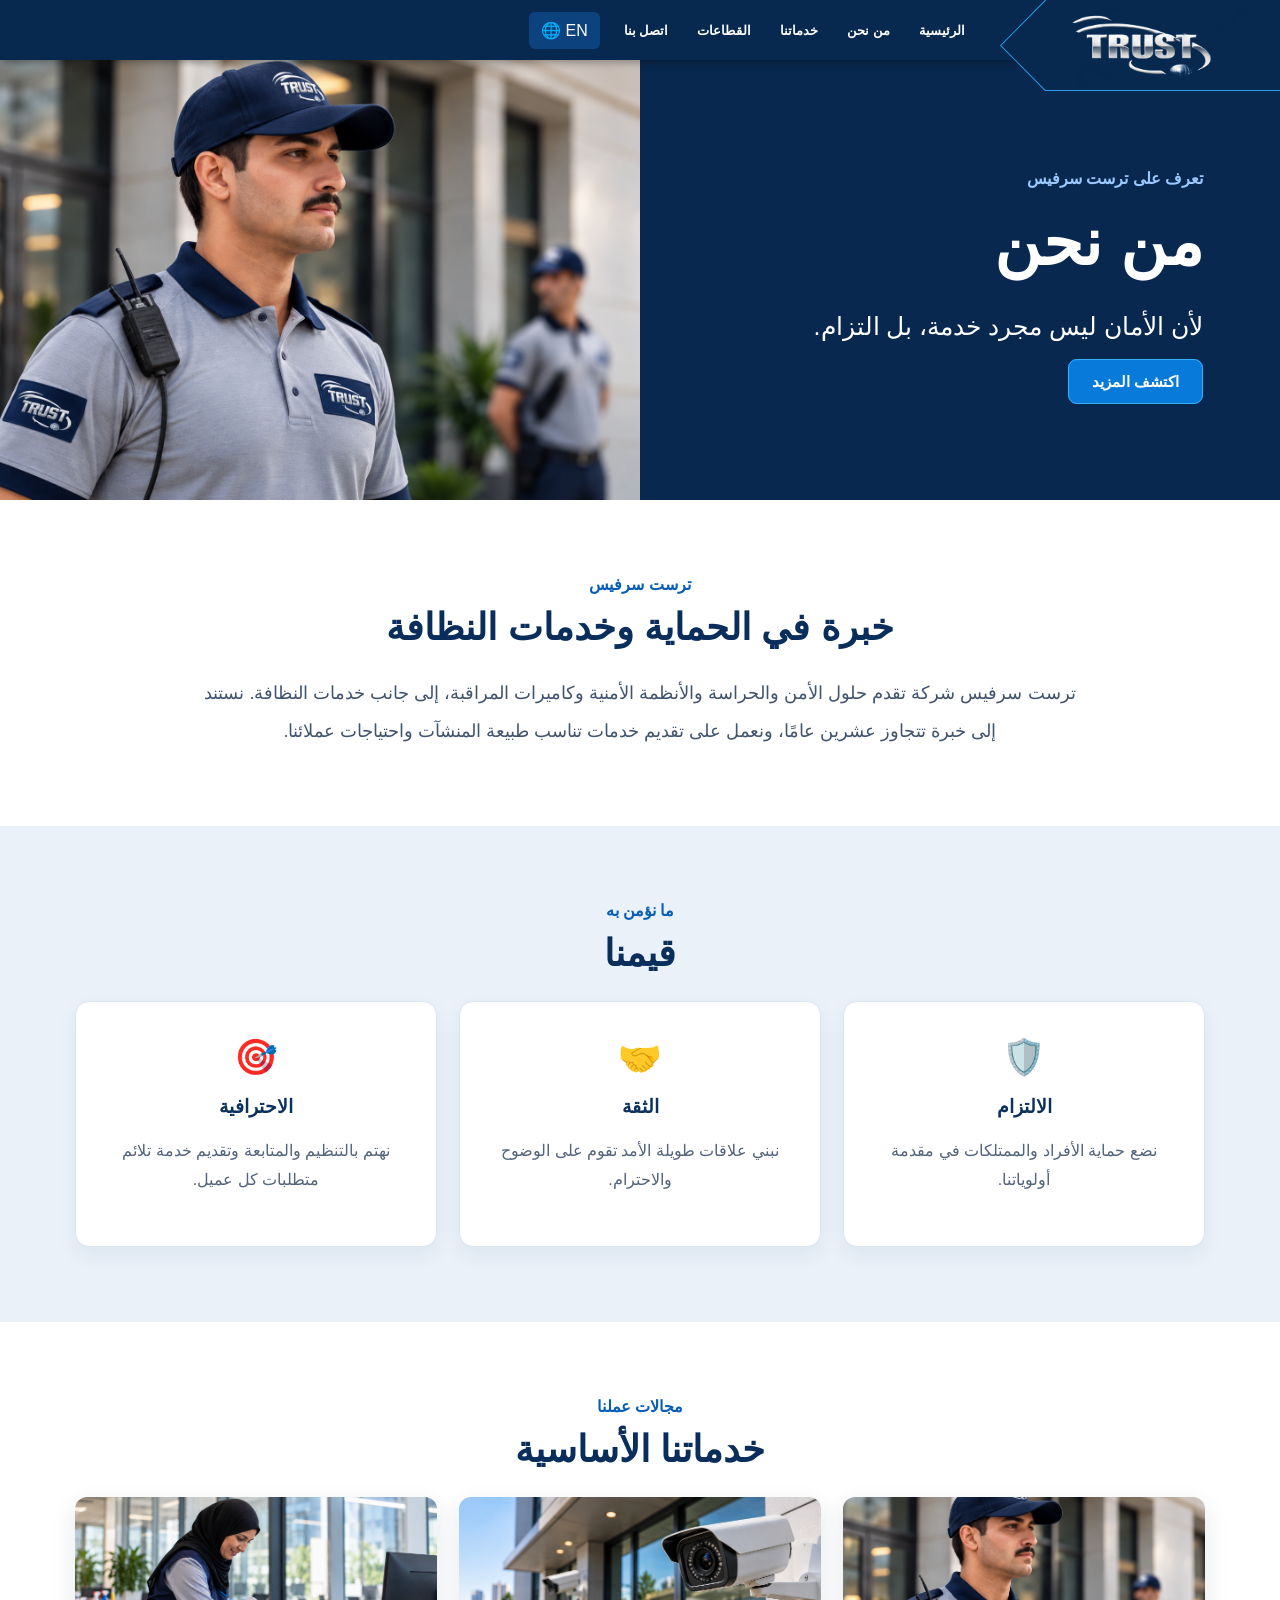
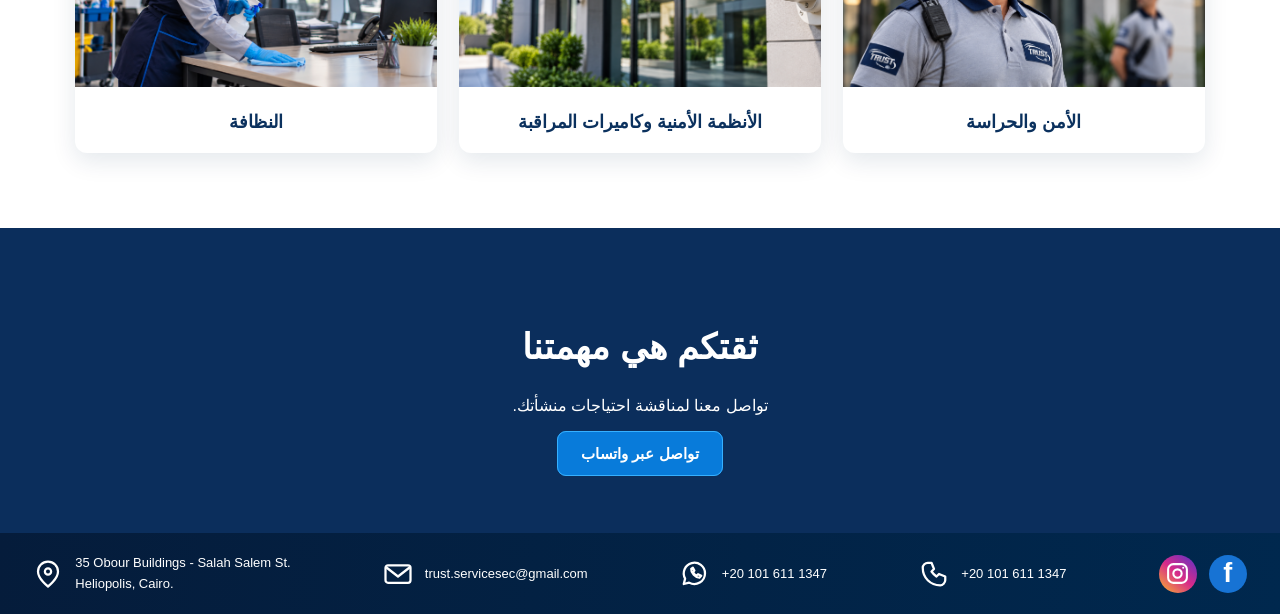
==== commit 262cbc02: "Update company phone, WhatsApp and company information" ====
--- a/about.html
+++ b/about.html
@@ -1,11 +1,11 @@
 <!doctype html><html lang="ar" dir="rtl"><head><meta charset="utf-8"><meta name="viewport" content="width=device-width, initial-scale=1"><meta name="description" content="تعرف على ترست سرفيس، شركة مصرية بخبرة أكثر من 20 عامًا في الأمن والحراسة وتأمين المصانع والمخازن والشركات، مع إشراف ومتابعة مستمرة."/><title>من نحن | ترست سرفيس للأمن والحراسة</title><link rel="stylesheet" href="style.css?v=rtl-fix5"><link rel="stylesheet" href="about.css?v=mobile-overflow4"><link rel="canonical" href="https://trustserviceeg.com/about.html"/></head><body><header class="top"><div class="brand"><svg class="brand-outline" viewBox="0 0 280 90" preserveAspectRatio="none" aria-hidden="true"><path d="M45 0 L0 45 L45 90 H280"/></svg><img src="assets/logo_transparent.png" alt="TRUST Service"></div><nav class="nav" aria-label="Main navigation"><a href="index.html" data-ar="الرئيسية" data-en="Home">الرئيسية</a><a href="about.html" data-ar="من نحن" data-en="About">من نحن</a><a href="security.html" data-ar="خدماتنا" data-en="Services">خدماتنا</a><a href="index.html#sectors" data-ar="القطاعات" data-en="Sectors">القطاعات</a><a href="contact.html" data-ar="اتصل بنا" data-en="Contact">اتصل بنا</a></nav><button class="lang" id="lang" type="button">EN 🌐</button><button class="hamburger" id="menu" type="button" aria-label="Toggle menu" aria-expanded="false">☰</button></header>
 <main><section class="about-hero"><div class="about-hero-content"><span data-ar="تعرف على ترست سرفيس" data-en="GET TO KNOW TRUST SERVICE">تعرف على ترست سرفيس</span><h1 data-ar="من نحن" data-en="About Us">من نحن</h1><p data-ar="لأن الأمان ليس مجرد خدمة، بل التزام." data-en="Security is more than a service — it's a commitment.">لأن الأمان ليس مجرد خدمة، بل التزام.</p><a href="#story" class="btn primary" data-ar="اكتشف المزيد" data-en="Discover More">اكتشف المزيد</a></div><div class="about-hero-photo" role="img" aria-label="Trust Service security personnel"></div></section>
-<section id="story" class="about-wrap about-intro"><div class="section-label" data-ar="ترست سرفيس" data-en="TRUST SERVICE">ترست سرفيس</div><h2 data-ar="خبرة في الحماية وخدمات النظافة" data-en="Experience in Security & Cleaning Services">خبرة في الحماية وخدمات النظافة</h2><p data-ar="ترست سرفيس شركة تقدم حلول الأمن والحراسة والأنظمة الأمنية وكاميرات المراقبة، إلى جانب خدمات النظافة. نستند إلى خبرة تقارب عشرين عاماً، ونعمل على تقديم خدمات تناسب طبيعة المنشآت واحتياجات عملائنا." data-en="Trust Service provides guarding, security systems and CCTV solutions, alongside facility management and cleaning services. Drawing on nearly twenty years of experience, we focus on services tailored to each site and client’s needs.">ترست سرفيس شركة تقدم حلول الأمن والحراسة والأنظمة الأمنية وكاميرات المراقبة، إلى جانب خدمات النظافة. نستند إلى خبرة تقارب عشرين عاماً، ونعمل على تقديم خدمات تناسب طبيعة المنشآت واحتياجات عملائنا.</p></section>
+<section id="story" class="about-wrap about-intro"><div class="section-label" data-ar="ترست سرفيس" data-en="TRUST SERVICE">ترست سرفيس</div><h2 data-ar="خبرة في الحماية وخدمات النظافة" data-en="Experience in Security & Cleaning Services">خبرة في الحماية وخدمات النظافة</h2><p data-ar="ترست سرفيس شركة تقدم حلول الأمن والحراسة والأنظمة الأمنية وكاميرات المراقبة، إلى جانب خدمات النظافة. نستند إلى خبرة تتجاوز عشرين عامًا، ونعمل على تقديم خدمات تناسب طبيعة المنشآت واحتياجات عملائنا." data-en="Trust Service provides guarding, security systems and CCTV solutions, alongside facility management and cleaning services. Drawing on over twenty years of experience, we focus on services tailored to each site and client’s needs.">ترست سرفيس شركة تقدم حلول الأمن والحراسة والأنظمة الأمنية وكاميرات المراقبة، إلى جانب خدمات النظافة. نستند إلى خبرة تتجاوز عشرين عامًا، ونعمل على تقديم خدمات تناسب طبيعة المنشآت واحتياجات عملائنا.</p></section>
 <section class="about-values"><div class="about-wrap"><div class="section-label" data-ar="ما نؤمن به" data-en="WHAT WE VALUE">ما نؤمن به</div><h2 data-ar="قيمنا" data-en="Our Values">قيمنا</h2><div class="about-value-grid">
 <article><span>🛡️</span><h3 data-ar="الالتزام" data-en="Commitment">الالتزام</h3><p data-ar="نضع حماية الأفراد والممتلكات في مقدمة أولوياتنا." data-en="We prioritize protecting people and property.">نضع حماية الأفراد والممتلكات في مقدمة أولوياتنا.</p></article>
 <article><span>🤝</span><h3 data-ar="الثقة" data-en="Trust">الثقة</h3><p data-ar="نبني علاقات طويلة الأمد تقوم على الوضوح والاحترام." data-en="We value lasting relationships built on clarity and respect.">نبني علاقات طويلة الأمد تقوم على الوضوح والاحترام.</p></article>
 <article><span>🎯</span><h3 data-ar="الاحترافية" data-en="Professionalism">الاحترافية</h3><p data-ar="نهتم بالتنظيم والمتابعة وتقديم خدمة تلائم متطلبات كل عميل." data-en="We focus on organization, follow-through and client-specific service.">نهتم بالتنظيم والمتابعة وتقديم خدمة تلائم متطلبات كل عميل.</p></article>
 </div></div></section>
 <section class="about-wrap about-services"><div class="section-label" data-ar="مجالات عملنا" data-en="WHAT WE DO">مجالات عملنا</div><h2 data-ar="خدماتنا الأساسية" data-en="Our Core Services">خدماتنا الأساسية</h2><div class="about-service-links"><a href="security.html"><img src="assets/security_guard_updated.png" alt="Security guarding"><strong data-ar="الأمن والحراسة" data-en="Security Guarding">الأمن والحراسة</strong></a><a href="cctv.html"><img src="assets/cctv_clean.png" alt="CCTV systems"><strong data-ar="الأنظمة الأمنية وكاميرات المراقبة" data-en="Security Systems & CCTV">الأنظمة الأمنية وكاميرات المراقبة</strong></a><a href="facility.html"><img src="assets/facility_cleaning_approved.png" alt="Facility cleaning"><strong data-ar="النظافة" data-en="Cleaning Services">النظافة</strong></a></div></section>
-<section class="about-cta"><h2 data-ar="ثقتكم هي مهمتنا" data-en="Your Trust Is Our Mission">ثقتكم هي مهمتنا</h2><p data-ar="تواصل معنا لمناقشة احتياجات منشأتك." data-en="Contact us to discuss your facility's needs.">تواصل معنا لمناقشة احتياجات منشأتك.</p><a class="btn primary" href="https://wa.me/201001618735" target="_blank" rel="noopener noreferrer" data-ar="تواصل عبر واتساب" data-en="Contact via WhatsApp">تواصل عبر واتساب</a></section></main>
-<footer id="contact"><div class="footer-inner"><div class="footer-social"><a aria-label="Facebook" href="https://www.facebook.com/share/1CmAo6zM5y/" target="_blank" rel="noopener">f</a><a aria-label="Instagram" href="https://www.instagram.com/trust.service.sec/" target="_blank" rel="noopener noreferrer"><svg viewBox="0 0 24 24" width="25" height="25" fill="none" stroke="currentColor" stroke-width="2" stroke-linecap="round" stroke-linejoin="round" aria-hidden="true"><rect x="3" y="3" width="18" height="18" rx="5"/><circle cx="12" cy="12" r="4"/><circle cx="17.5" cy="6.5" r="1" fill="currentColor" stroke="none"/></svg></a></div><a href="tel:+201001618735"><span class="footer-icon"><svg viewBox="0 0 24 24" width="30" height="30" fill="none" stroke="currentColor" stroke-width="1.8" stroke-linecap="round" stroke-linejoin="round" aria-hidden="true"><path d="M7 3h3l2 5-2 2a16 16 0 0 0 4 4l2-2 5 2v3c0 2-2 4-4 4C9 21 3 15 3 7c0-2 2-4 4-4z"/></svg></span><span dir="ltr">+20 10 01618735</span></a><a href="https://wa.me/201001618735" target="_blank" rel="noopener"><span class="footer-icon"><svg viewBox="0 0 24 24" width="30" height="30" fill="none" stroke="currentColor" stroke-width="1.8" stroke-linecap="round" stroke-linejoin="round" aria-hidden="true"><path d="M20 11.5a8.5 8.5 0 0 1-12.7 7.4L3 20l1.1-4.3A8.5 8.5 0 1 1 20 11.5z"/><path d="M9 8c-.4 3 3.5 6.8 6.5 7l1.5-1.6-2.6-1.2-1.2 1c-1.2-.5-2.2-1.5-2.7-2.7l1-1.2L10.3 7z"/></svg></span><span dir="ltr">+20 10 01618735</span></a><a href="mailto:trust.servicesec@gmail.com"><span class="footer-icon"><svg viewBox="0 0 24 24" width="30" height="30" fill="none" stroke="currentColor" stroke-width="1.8" stroke-linecap="round" stroke-linejoin="round" aria-hidden="true"><rect x="2" y="5" width="20" height="14" rx="2"/><path d="m3 7 9 7 9-7"/></svg></span>trust.servicesec@gmail.com</a><div class="address"><span class="footer-icon"><svg viewBox="0 0 24 24" width="30" height="30" fill="none" stroke="currentColor" stroke-width="1.8" stroke-linecap="round" stroke-linejoin="round" aria-hidden="true"><path d="M20 10c0 6-8 12-8 12S4 16 4 10a8 8 0 0 1 16 0z"/><circle cx="12" cy="10" r="2.5"/></svg></span><span dir="ltr">35 Obour Buildings - Salah Salem St.<br>Heliopolis, Cairo.</span></div></div></footer><script src="script.js?v=native-nav3"></script></body></html>+<section class="about-cta"><h2 data-ar="ثقتكم هي مهمتنا" data-en="Your Trust Is Our Mission">ثقتكم هي مهمتنا</h2><p data-ar="تواصل معنا لمناقشة احتياجات منشأتك." data-en="Contact us to discuss your facility's needs.">تواصل معنا لمناقشة احتياجات منشأتك.</p><a class="btn primary" href="https://wa.me/201016111347" target="_blank" rel="noopener noreferrer" data-ar="تواصل عبر واتساب" data-en="Contact via WhatsApp">تواصل عبر واتساب</a></section></main>
+<footer id="contact"><div class="footer-inner"><div class="footer-social"><a aria-label="Facebook" href="https://www.facebook.com/share/1CmAo6zM5y/" target="_blank" rel="noopener">f</a><a aria-label="Instagram" href="https://www.instagram.com/trust.service.sec/" target="_blank" rel="noopener noreferrer"><svg viewBox="0 0 24 24" width="25" height="25" fill="none" stroke="currentColor" stroke-width="2" stroke-linecap="round" stroke-linejoin="round" aria-hidden="true"><rect x="3" y="3" width="18" height="18" rx="5"/><circle cx="12" cy="12" r="4"/><circle cx="17.5" cy="6.5" r="1" fill="currentColor" stroke="none"/></svg></a></div><a href="tel:+201016111347"><span class="footer-icon"><svg viewBox="0 0 24 24" width="30" height="30" fill="none" stroke="currentColor" stroke-width="1.8" stroke-linecap="round" stroke-linejoin="round" aria-hidden="true"><path d="M7 3h3l2 5-2 2a16 16 0 0 0 4 4l2-2 5 2v3c0 2-2 4-4 4C9 21 3 15 3 7c0-2 2-4 4-4z"/></svg></span><span dir="ltr">+20 101 611 1347</span></a><a href="https://wa.me/201016111347" target="_blank" rel="noopener"><span class="footer-icon"><svg viewBox="0 0 24 24" width="30" height="30" fill="none" stroke="currentColor" stroke-width="1.8" stroke-linecap="round" stroke-linejoin="round" aria-hidden="true"><path d="M20 11.5a8.5 8.5 0 0 1-12.7 7.4L3 20l1.1-4.3A8.5 8.5 0 1 1 20 11.5z"/><path d="M9 8c-.4 3 3.5 6.8 6.5 7l1.5-1.6-2.6-1.2-1.2 1c-1.2-.5-2.2-1.5-2.7-2.7l1-1.2L10.3 7z"/></svg></span><span dir="ltr">+20 101 611 1347</span></a><a href="mailto:trust.servicesec@gmail.com"><span class="footer-icon"><svg viewBox="0 0 24 24" width="30" height="30" fill="none" stroke="currentColor" stroke-width="1.8" stroke-linecap="round" stroke-linejoin="round" aria-hidden="true"><rect x="2" y="5" width="20" height="14" rx="2"/><path d="m3 7 9 7 9-7"/></svg></span>trust.servicesec@gmail.com</a><div class="address"><span class="footer-icon"><svg viewBox="0 0 24 24" width="30" height="30" fill="none" stroke="currentColor" stroke-width="1.8" stroke-linecap="round" stroke-linejoin="round" aria-hidden="true"><path d="M20 10c0 6-8 12-8 12S4 16 4 10a8 8 0 0 1 16 0z"/><circle cx="12" cy="10" r="2.5"/></svg></span><span dir="ltr"><bdi dir="ltr">35 Obour Buildings - Salah Salem St.<br>Heliopolis, Cairo.</bdi></span></div></div></footer><script src="script.js?v=native-nav3"></script></body></html>
